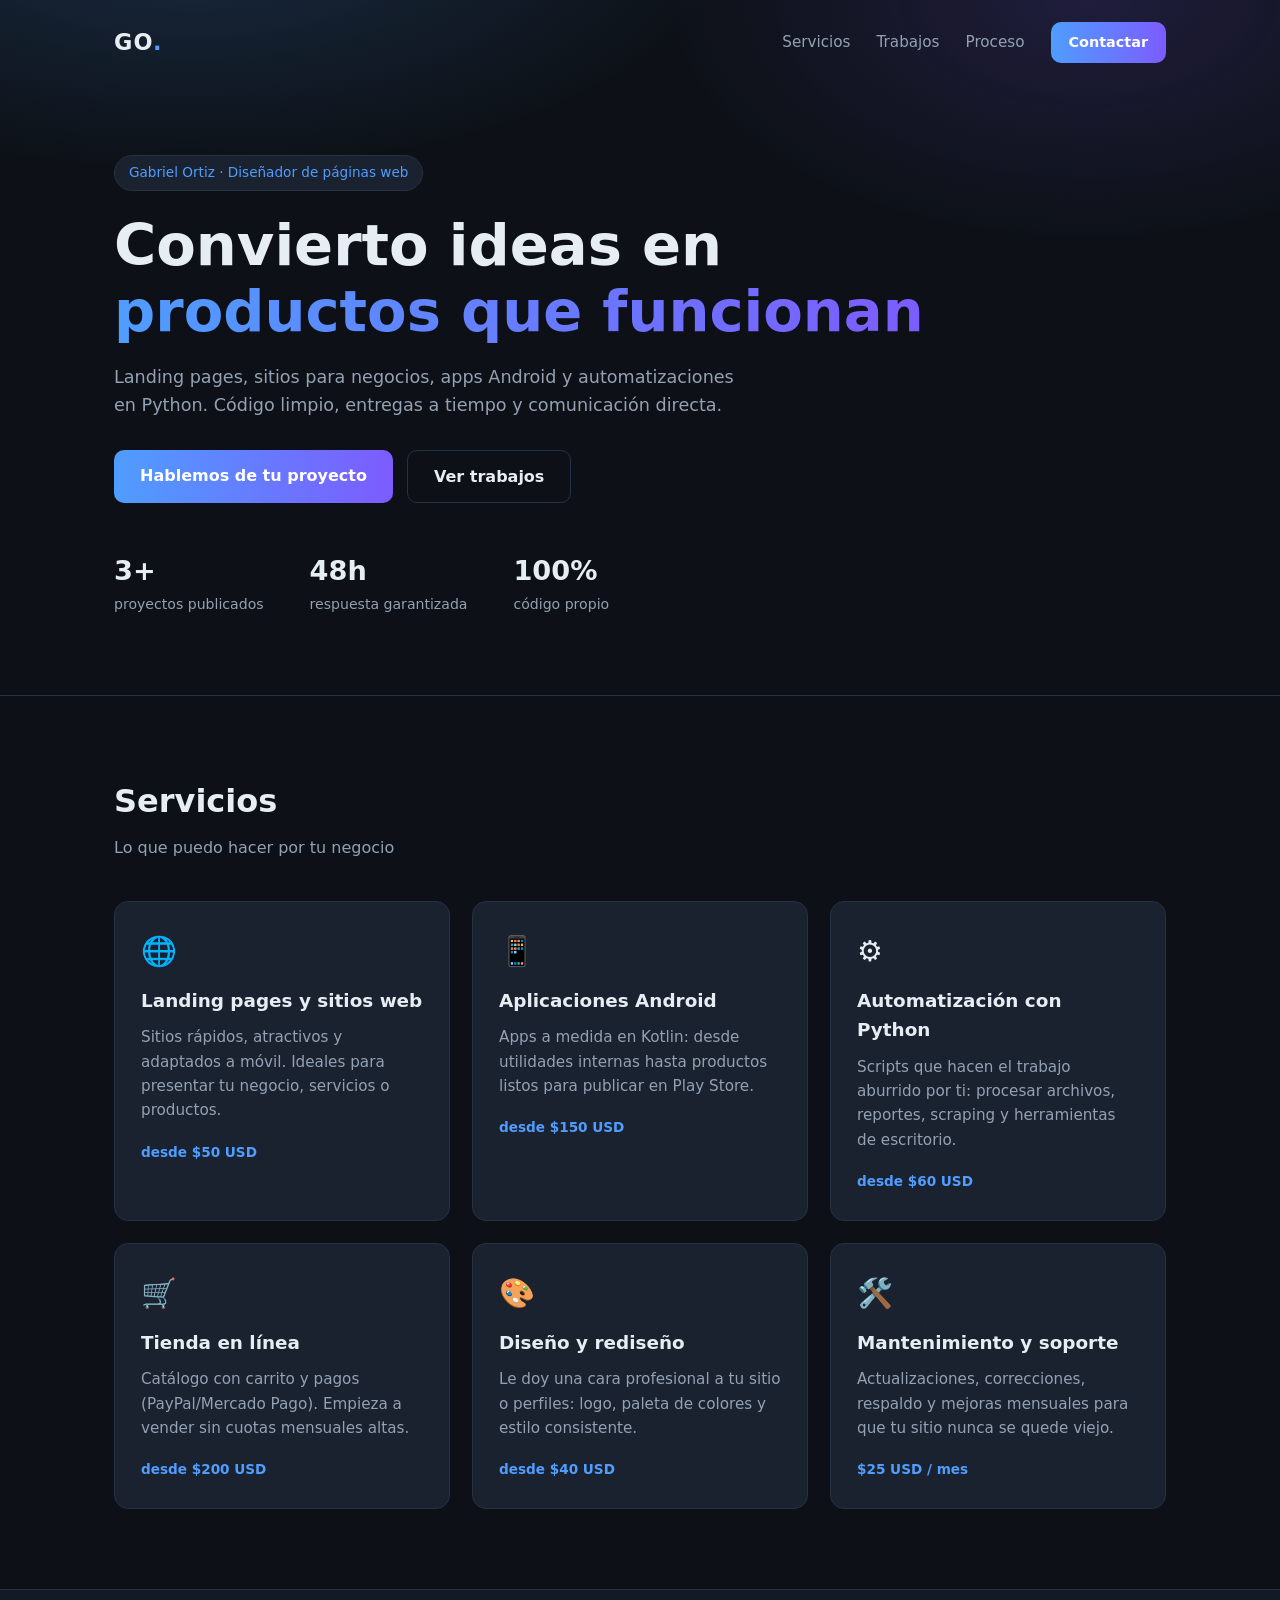
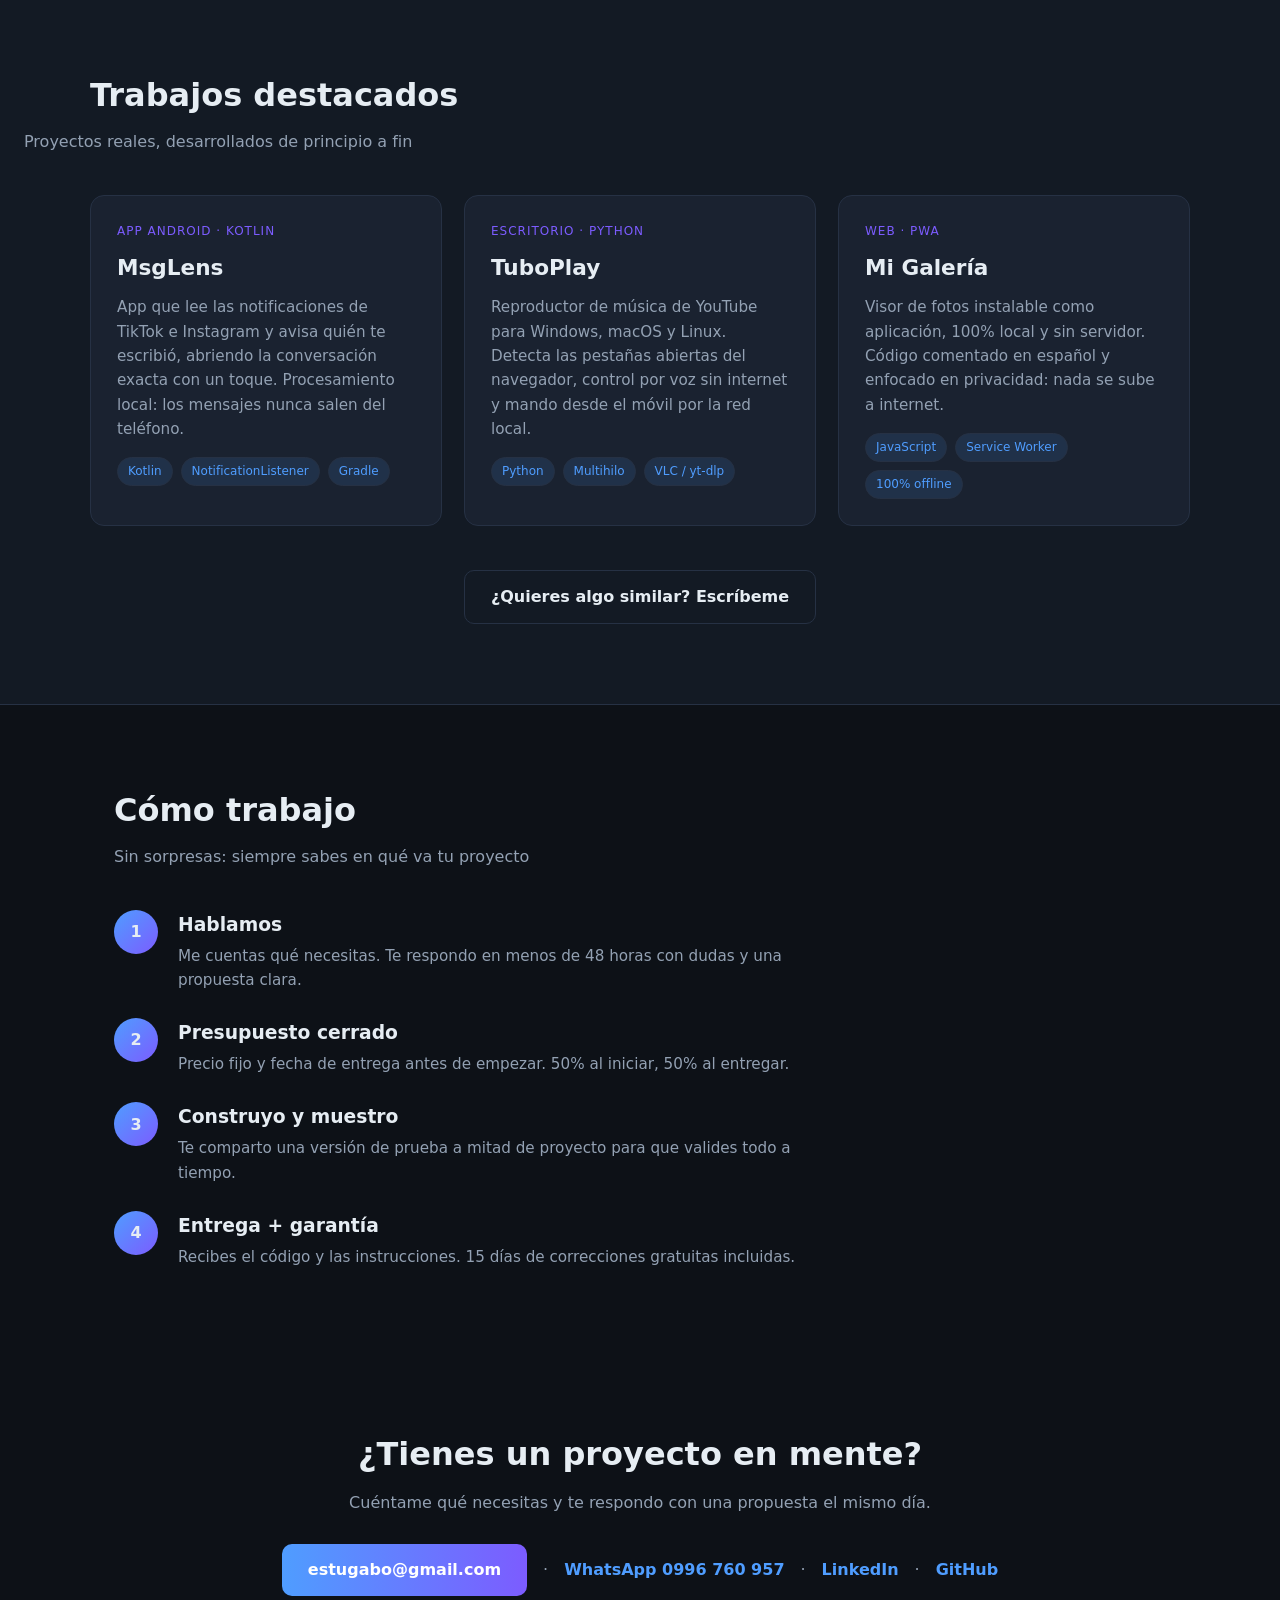
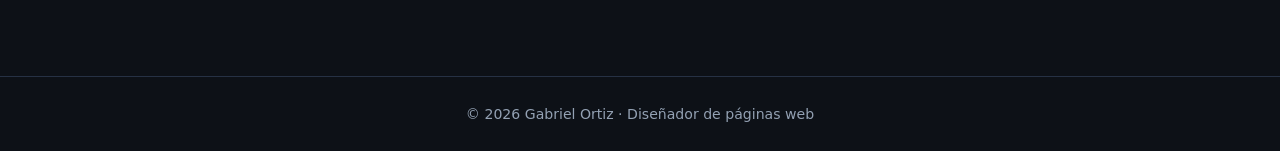
==== index.html @ 3dbec3b0 "Portafolio personal de Gabriel Ortiz - sitio estatico HTML/CSS/JS" ====
<!DOCTYPE html>
<html lang="es">
<head>
  <meta charset="UTF-8" />
  <meta name="viewport" content="width=device-width, initial-scale=1.0" />
  <title>Gabriel Ortiz — Diseñador de páginas web</title>
  <meta name="description" content="Desarrollo landing pages, sitios para negocios, aplicaciones Android y automatizaciones en Python. Entregas rápidas y a medida." />
  <link rel="stylesheet" href="style.css" />
</head>
<body>

  <header class="hero">
    <nav>
      <span class="logo">GO<span class="dot">.</span></span>
      <div class="nav-links">
        <a href="#servicios">Servicios</a>
        <a href="#trabajos">Trabajos</a>
        <a href="#proceso">Proceso</a>
        <a href="#contacto" class="btn btn-small">Contactar</a>
      </div>
    </nav>

    <div class="hero-content">
      <p class="tagline">Gabriel Ortiz · Diseñador de páginas web</p>
      <h1>Convierto ideas en<br /><span class="accent">productos que funcionan</span></h1>
      <p class="sub">
        Landing pages, sitios para negocios, apps Android y automatizaciones en Python.
        Código limpio, entregas a tiempo y comunicación directa.
      </p>
      <div class="hero-actions">
        <a href="#contacto" class="btn">Hablemos de tu proyecto</a>
        <a href="#trabajos" class="btn btn-ghost">Ver trabajos</a>
      </div>
      <ul class="stats">
        <li><strong>3+</strong><span>proyectos publicados</span></li>
        <li><strong>48h</strong><span>respuesta garantizada</span></li>
        <li><strong>100%</strong><span>código propio</span></li>
      </ul>
    </div>
  </header>

  <main>
    <section id="servicios" class="section">
      <h2 class="section-title">Servicios</h2>
      <p class="section-sub">Lo que puedo hacer por tu negocio</p>

      <div class="grid grid-3">
        <article class="card">
          <div class="card-icon">🌐</div>
          <h3>Landing pages y sitios web</h3>
          <p>Sitios rápidos, atractivos y adaptados a móvil. Ideales para presentar tu negocio, servicios o productos.</p>
          <span class="price">desde $50 USD</span>
        </article>

        <article class="card">
          <div class="card-icon">📱</div>
          <h3>Aplicaciones Android</h3>
          <p>Apps a medida en Kotlin: desde utilidades internas hasta productos listos para publicar en Play Store.</p>
          <span class="price">desde $150 USD</span>
        </article>

        <article class="card">
          <div class="card-icon">⚙️</div>
          <h3>Automatización con Python</h3>
          <p>Scripts que hacen el trabajo aburrido por ti: procesar archivos, reportes, scraping y herramientas de escritorio.</p>
          <span class="price">desde $60 USD</span>
        </article>

        <article class="card">
          <div class="card-icon">🛒</div>
          <h3>Tienda en línea</h3>
          <p>Catálogo con carrito y pagos (PayPal/Mercado Pago). Empieza a vender sin cuotas mensuales altas.</p>
          <span class="price">desde $200 USD</span>
        </article>

        <article class="card">
          <div class="card-icon">🎨</div>
          <h3>Diseño y rediseño</h3>
          <p>Le doy una cara profesional a tu sitio o perfiles: logo, paleta de colores y estilo consistente.</p>
          <span class="price">desde $40 USD</span>
        </article>

        <article class="card">
          <div class="card-icon">🛠️</div>
          <h3>Mantenimiento y soporte</h3>
          <p>Actualizaciones, correcciones, respaldo y mejoras mensuales para que tu sitio nunca se quede viejo.</p>
          <span class="price">$25 USD / mes</span>
        </article>
      </div>
    </section>

    <section id="trabajos" class="section section-alt">
      <h2 class="section-title">Trabajos destacados</h2>
      <p class="section-sub">Proyectos reales, desarrollados de principio a fin</p>

      <div class="grid grid-3">
        <article class="project">
          <div class="project-tag">App Android · Kotlin</div>
          <h3>MsgLens</h3>
          <p>
            App que lee las notificaciones de TikTok e Instagram y avisa quién te escribió,
            abriendo la conversación exacta con un toque. Procesamiento local: los mensajes
            nunca salen del teléfono.
          </p>
          <ul class="tags">
            <li>Kotlin</li><li>NotificationListener</li><li>Gradle</li>
          </ul>
        </article>

        <article class="project">
          <div class="project-tag">Escritorio · Python</div>
          <h3>TuboPlay</h3>
          <p>
            Reproductor de música de YouTube para Windows, macOS y Linux. Detecta las pestañas
            abiertas del navegador, control por voz sin internet y mando desde el móvil por la
            red local.
          </p>
          <ul class="tags">
            <li>Python</li><li>Multihilo</li><li>VLC / yt-dlp</li>
          </ul>
        </article>

        <article class="project">
          <div class="project-tag">Web · PWA</div>
          <h3>Mi Galería</h3>
          <p>
            Visor de fotos instalable como aplicación, 100% local y sin servidor. Código
            comentado en español y enfocado en privacidad: nada se sube a internet.
          </p>
          <ul class="tags">
            <li>JavaScript</li><li>Service Worker</li><li>100% offline</li>
          </ul>
        </article>
      </div>

      <div class="cta-line">
        <a href="#contacto" class="btn btn-ghost">¿Quieres algo similar? Escríbeme</a>
      </div>
    </section>

    <section id="proceso" class="section">
      <h2 class="section-title">Cómo trabajo</h2>
      <p class="section-sub">Sin sorpresas: siempre sabes en qué va tu proyecto</p>

      <ol class="steps">
        <li>
          <span class="step-num">1</span>
          <div>
            <h3>Hablamos</h3>
            <p>Me cuentas qué necesitas. Te respondo en menos de 48 horas con dudas y una propuesta clara.</p>
          </div>
        </li>
        <li>
          <span class="step-num">2</span>
          <div>
            <h3>Presupuesto cerrado</h3>
            <p>Precio fijo y fecha de entrega antes de empezar. 50% al iniciar, 50% al entregar.</p>
          </div>
        </li>
        <li>
          <span class="step-num">3</span>
          <div>
            <h3>Construyo y muestro</h3>
            <p>Te comparto una versión de prueba a mitad de proyecto para que valides todo a tiempo.</p>
          </div>
        </li>
        <li>
          <span class="step-num">4</span>
          <div>
            <h3>Entrega + garantía</h3>
            <p>Recibes el código y las instrucciones. 15 días de correcciones gratuitas incluidas.</p>
          </div>
        </li>
      </ol>
    </section>

    <section id="contacto" class="section section-cta">
      <h2>¿Tienes un proyecto en mente?</h2>
      <p>Cuéntame qué necesitas y te respondo con una propuesta el mismo día.</p>
      <div class="contact-box">
        <a class="btn" href="mailto:estugabo@gmail.com">estugabo@gmail.com</a>
        <span class="sep">·</span>
        <a class="link" href="https://wa.me/593996760957" target="_blank" rel="noopener">WhatsApp 0996 760 957</a>
        <span class="sep">·</span>
        <a class="link" href="https://www.linkedin.com/in/gabriel-ortiz-6496ab252/" target="_blank" rel="noopener">LinkedIn</a>
        <span class="sep">·</span>
        <a class="link" href="https://github.com/estugabo-boop" target="_blank" rel="noopener">GitHub</a>
      </div>
    </section>
  </main>

  <footer>
    <p>© <span id="year"></span> Gabriel Ortiz · Diseñador de páginas web</p>
  </footer>

  <script src="script.js"></script>
</body>
</html>
---- style.css ----
/* ====== Portafolio freelance — estilos ====== */
:root {
  --bg: #0d1117;
  --bg-alt: #131a24;
  --card: #1a2230;
  --border: #263144;
  --text: #e6edf3;
  --muted: #93a1b3;
  --accent: #4f9dff;
  --accent-2: #7c5cff;
  --radius: 14px;
  --max: 1100px;
}

* { margin: 0; padding: 0; box-sizing: border-box; }

html { scroll-behavior: smooth; }

body {
  font-family: "Segoe UI", system-ui, -apple-system, sans-serif;
  background: var(--bg);
  color: var(--text);
  line-height: 1.6;
}

a { color: inherit; text-decoration: none; }

/* ---------- Hero + nav ---------- */
.hero {
  background:
    radial-gradient(900px 400px at 15% -10%, rgba(79, 157, 255, .18), transparent 60%),
    radial-gradient(700px 400px at 85% 0%, rgba(124, 92, 255, .16), transparent 60%),
    var(--bg);
  border-bottom: 1px solid var(--border);
}

nav {
  max-width: var(--max);
  margin: 0 auto;
  padding: 22px 24px;
  display: flex;
  justify-content: space-between;
  align-items: center;
}

.logo { font-weight: 800; font-size: 1.4rem; letter-spacing: 1px; }
.logo .dot { color: var(--accent); }

.nav-links { display: flex; gap: 26px; align-items: center; font-size: .95rem; }
.nav-links a { color: var(--muted); transition: color .2s; }
.nav-links a:hover { color: var(--text); }

.hero-content {
  max-width: var(--max);
  margin: 0 auto;
  padding: 70px 24px 80px;
}

.tagline {
  display: inline-block;
  font-size: .85rem;
  color: var(--accent);
  border: 1px solid var(--border);
  background: var(--card);
  padding: 6px 14px;
  border-radius: 999px;
  margin-bottom: 22px;
}

h1 {
  font-size: clamp(2.2rem, 5vw, 3.6rem);
  line-height: 1.15;
  font-weight: 800;
  margin-bottom: 18px;
}

.accent {
  background: linear-gradient(90deg, var(--accent), var(--accent-2));
  -webkit-background-clip: text;
  background-clip: text;
  color: transparent;
}

.sub { color: var(--muted); max-width: 620px; font-size: 1.1rem; margin-bottom: 30px; }

.hero-actions { display: flex; gap: 14px; flex-wrap: wrap; margin-bottom: 46px; }

.btn {
  display: inline-block;
  background: linear-gradient(90deg, var(--accent), var(--accent-2));
  color: #fff;
  padding: 13px 26px;
  border-radius: 10px;
  font-weight: 600;
  transition: transform .15s, opacity .2s;
}
.btn:hover { transform: translateY(-2px); opacity: .92; }

.btn-ghost {
  background: transparent;
  border: 1px solid var(--border);
  color: var(--text);
}

.btn-small { padding: 9px 18px; font-size: .9rem; color: #fff !important; }

.stats {
  list-style: none;
  display: flex;
  gap: 46px;
  flex-wrap: wrap;
}
.stats li { display: flex; flex-direction: column; }
.stats strong { font-size: 1.7rem; color: var(--text); }
.stats span { color: var(--muted); font-size: .88rem; }

/* ---------- Secciones ---------- */
.section {
  max-width: var(--max);
  margin: 0 auto;
  padding: 80px 24px;
}

.section-alt {
  max-width: none;
  background: var(--bg-alt);
  border-top: 1px solid var(--border);
  border-bottom: 1px solid var(--border);
}
.section-alt > * { max-width: var(--max); margin-left: auto; margin-right: auto; }

.section-title { font-size: 2rem; font-weight: 800; }
.section-sub { color: var(--muted); margin: 8px 0 40px; }

.grid { display: grid; gap: 22px; }
.grid-3 { grid-template-columns: repeat(auto-fit, minmax(280px, 1fr)); }

/* ---------- Cards de servicios ---------- */
.card {
  background: var(--card);
  border: 1px solid var(--border);
  border-radius: var(--radius);
  padding: 26px;
  transition: transform .2s, border-color .2s;
}
.card:hover { transform: translateY(-4px); border-color: var(--accent); }
.card-icon { font-size: 1.8rem; margin-bottom: 12px; }
.card h3 { font-size: 1.15rem; margin-bottom: 10px; }
.card p { color: var(--muted); font-size: .95rem; margin-bottom: 16px; }
.price { font-size: .85rem; color: var(--accent); font-weight: 700; }

/* ---------- Proyectos ---------- */
.project {
  background: var(--card);
  border: 1px solid var(--border);
  border-radius: var(--radius);
  padding: 26px;
}
.project-tag {
  font-size: .75rem;
  text-transform: uppercase;
  letter-spacing: 1px;
  color: var(--accent-2);
  margin-bottom: 10px;
}
.project h3 { font-size: 1.35rem; margin-bottom: 10px; }
.project p { color: var(--muted); font-size: .95rem; margin-bottom: 16px; }

.tags { list-style: none; display: flex; gap: 8px; flex-wrap: wrap; }
.tags li {
  font-size: .75rem;
  background: rgba(79, 157, 255, .12);
  color: var(--accent);
  border: 1px solid var(--border);
  padding: 4px 10px;
  border-radius: 999px;
}

.cta-line { text-align: center; margin-top: 44px; }

/* ---------- Proceso ---------- */
.steps { list-style: none; display: grid; gap: 26px; max-width: 720px; }
.steps li { display: flex; gap: 20px; align-items: flex-start; }
.step-num {
  flex: 0 0 44px;
  height: 44px;
  border-radius: 50%;
  display: grid;
  place-items: center;
  font-weight: 800;
  background: linear-gradient(135deg, var(--accent), var(--accent-2));
}
.steps h3 { margin-bottom: 4px; }
.steps p { color: var(--muted); font-size: .95rem; }

/* ---------- CTA / contacto ---------- */
.section-cta { text-align: center; }
.section-cta h2 { font-size: 2rem; margin-bottom: 10px; }
.section-cta p { color: var(--muted); margin-bottom: 28px; }

.contact-box {
  display: flex;
  gap: 16px;
  justify-content: center;
  align-items: center;
  flex-wrap: wrap;
}
.contact-box .link { color: var(--accent); font-weight: 600; }
.contact-box .link:hover { text-decoration: underline; }
.sep { color: var(--muted); }

footer {
  border-top: 1px solid var(--border);
  padding: 26px;
  text-align: center;
  color: var(--muted);
  font-size: .88rem;
}

/* ---------- Responsive ---------- */
@media (max-width: 720px) {
  .nav-links a:not(.btn-small) { display: none; }
  .stats { gap: 26px; }
  .section { padding: 56px 20px; }
}
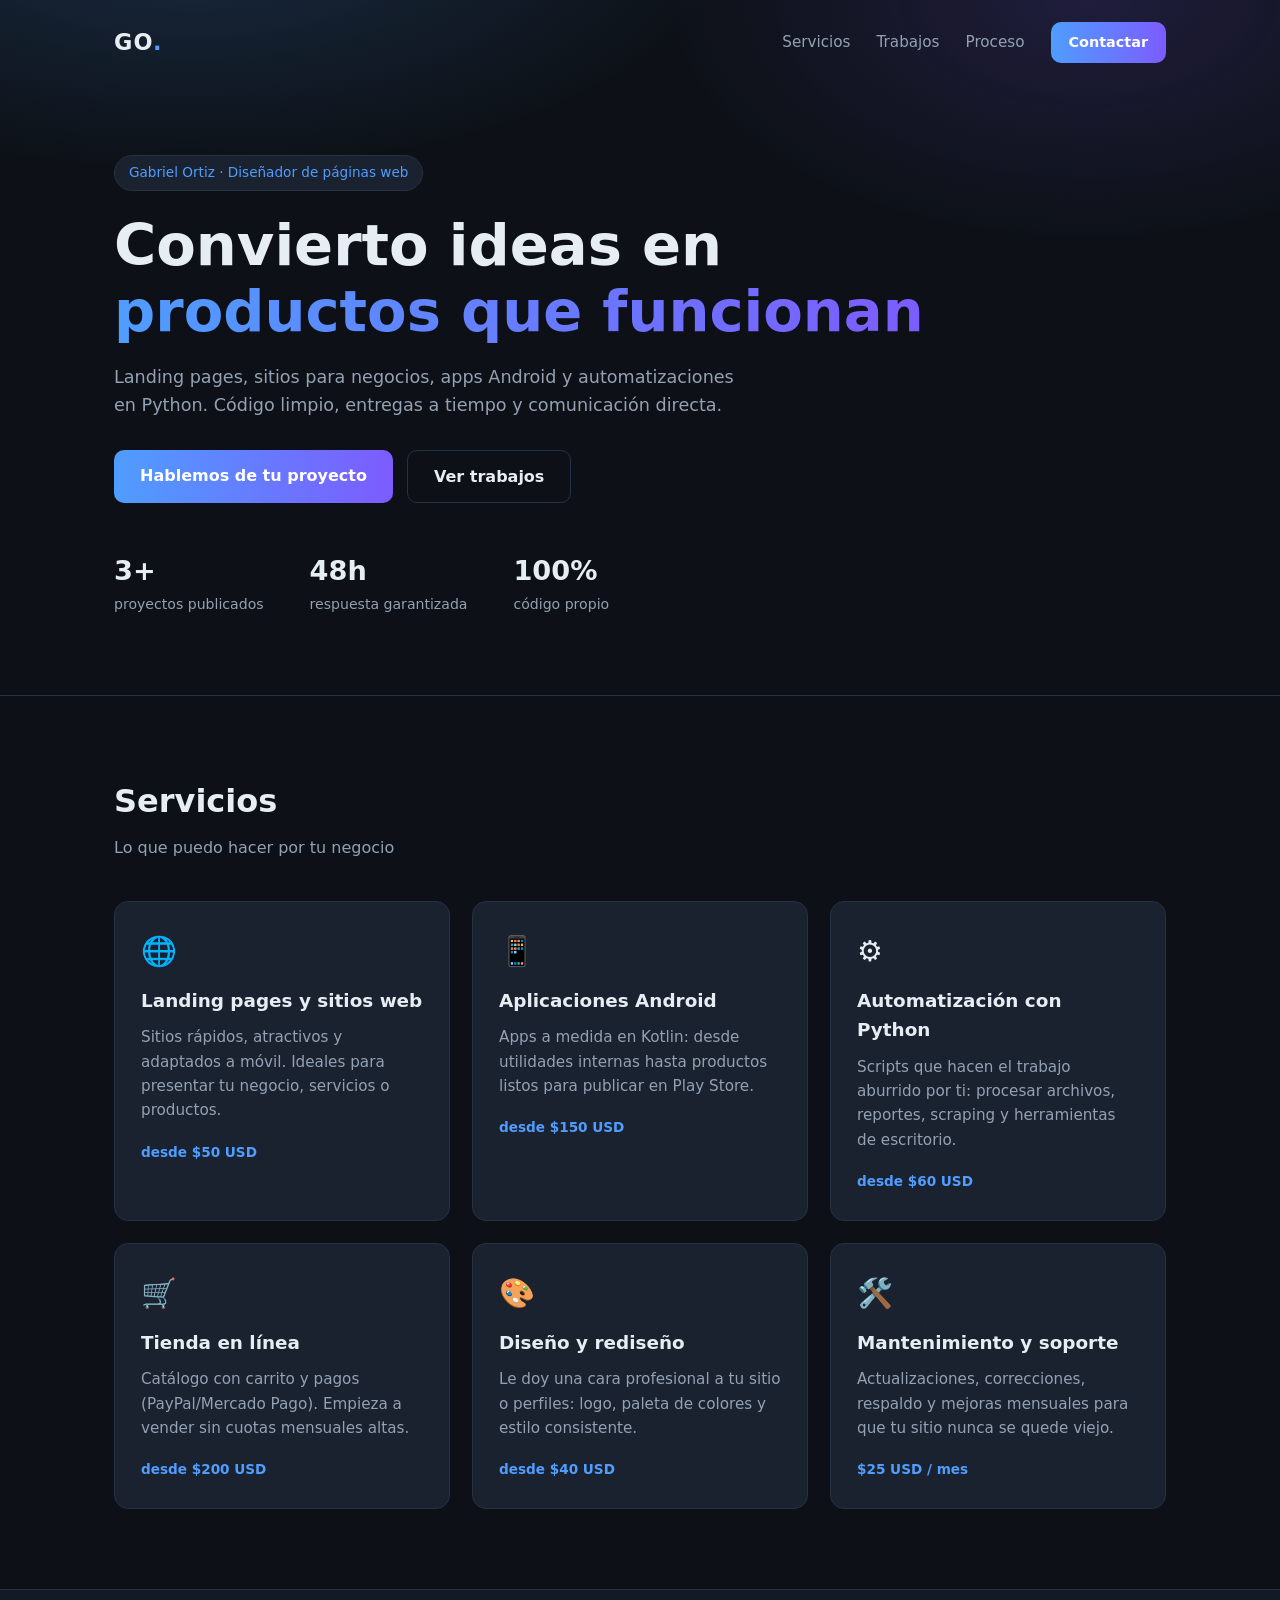
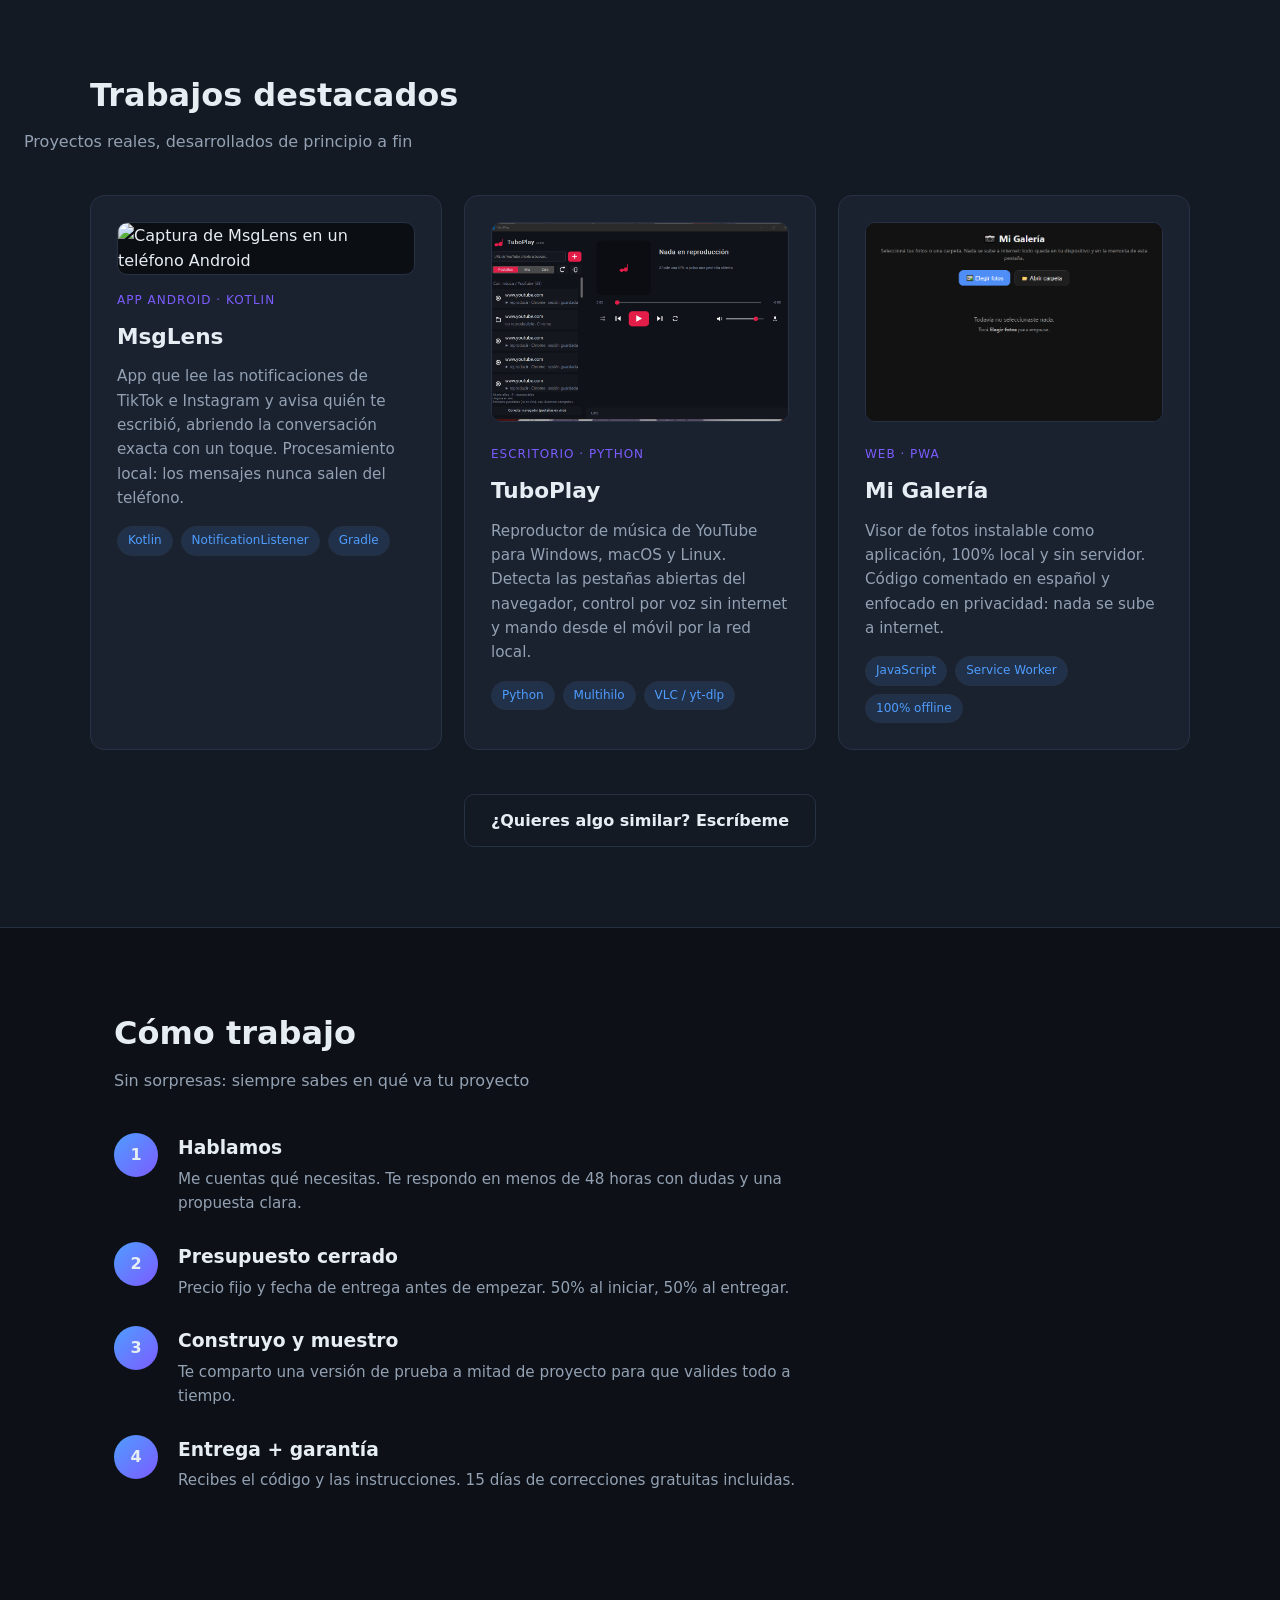
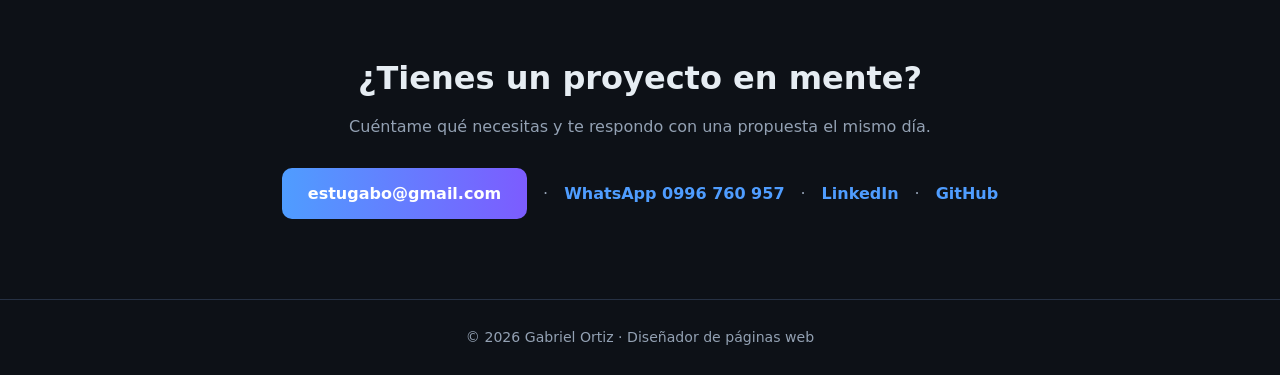
==== commit 10e2655c: "Agregar capturas reales de los proyectos (MsgLens, TuboPlay, Mi Galeria)" ====
--- a/index.html
+++ b/index.html
@@ -95,6 +95,7 @@
 
       <div class="grid grid-3">
         <article class="project">
+          <img src="assets/msglens.png" alt="Captura de MsgLens en un teléfono Android" loading="lazy" />
           <div class="project-tag">App Android · Kotlin</div>
           <h3>MsgLens</h3>
           <p>
@@ -108,6 +109,7 @@
         </article>
 
         <article class="project">
+          <img src="assets/tuboplay.png" alt="Captura de la interfaz de TuboPlay" loading="lazy" />
           <div class="project-tag">Escritorio · Python</div>
           <h3>TuboPlay</h3>
           <p>
@@ -121,6 +123,7 @@
         </article>
 
         <article class="project">
+          <img src="assets/visor-galeria.png" alt="Captura de la PWA Mi Galería" loading="lazy" />
           <div class="project-tag">Web · PWA</div>
           <h3>Mi Galería</h3>
           <p>
--- a/style.css
+++ b/style.css
@@ -163,6 +163,16 @@
   color: var(--accent-2);
   margin-bottom: 10px;
 }
+.project img {
+  width: 100%;
+  height: 200px;
+  object-fit: cover;
+  object-position: top;
+  border-radius: 10px;
+  border: 1px solid var(--border);
+  margin-bottom: 16px;
+  background: #0b0f14;
+}
 .project h3 { font-size: 1.35rem; margin-bottom: 10px; }
 .project p { color: var(--muted); font-size: .95rem; margin-bottom: 16px; }
 
